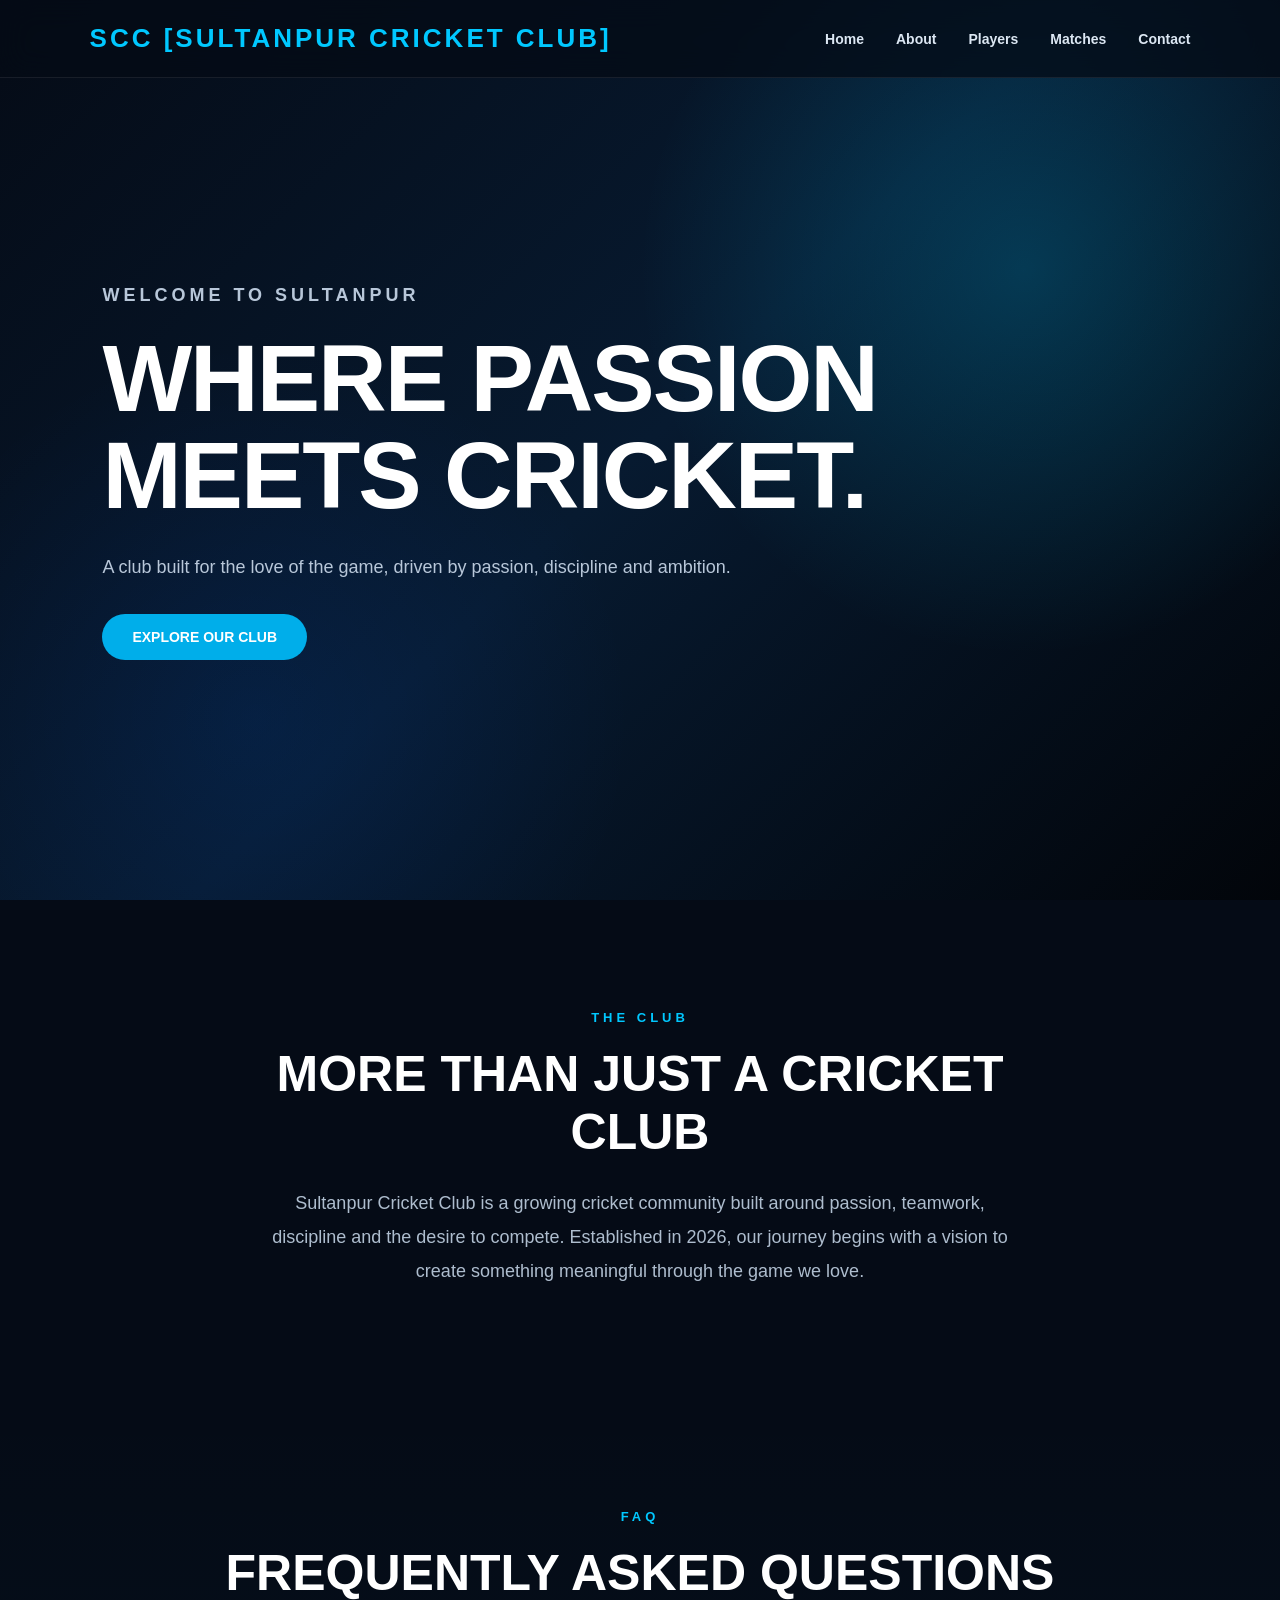
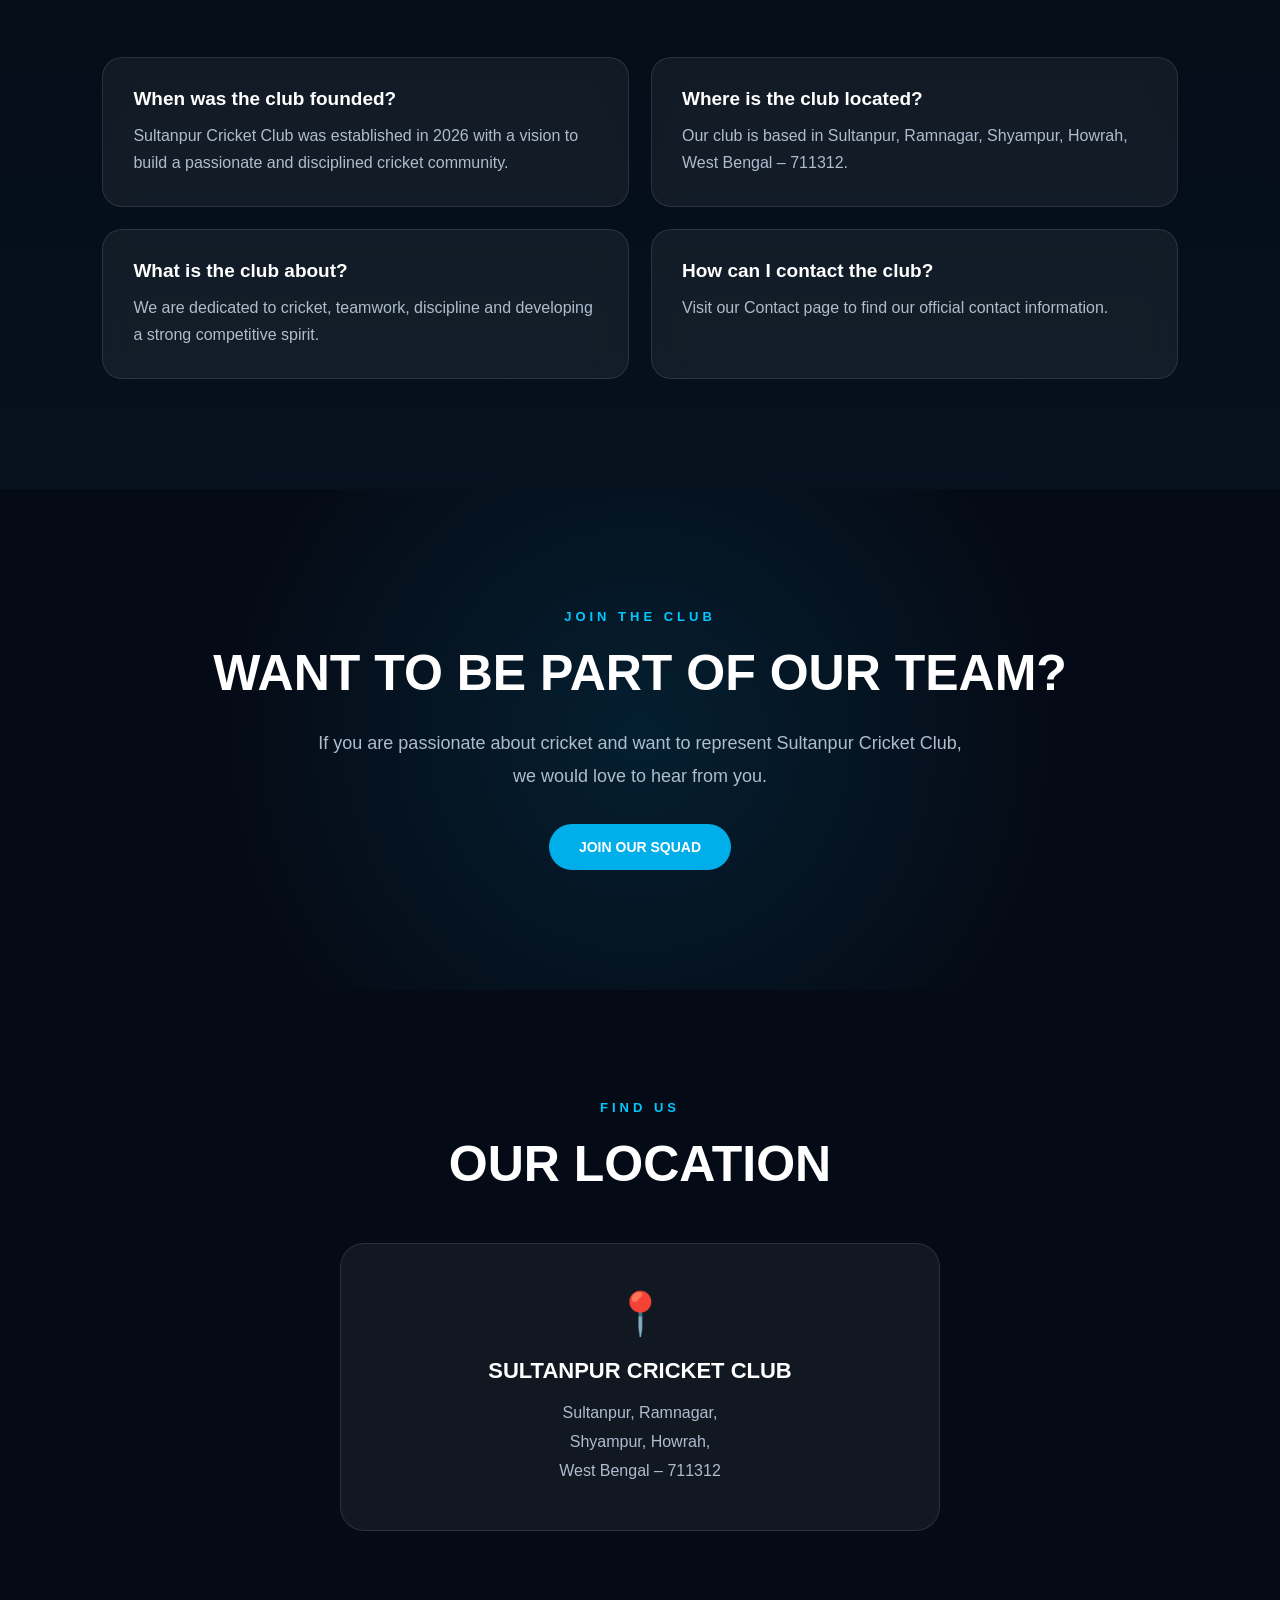
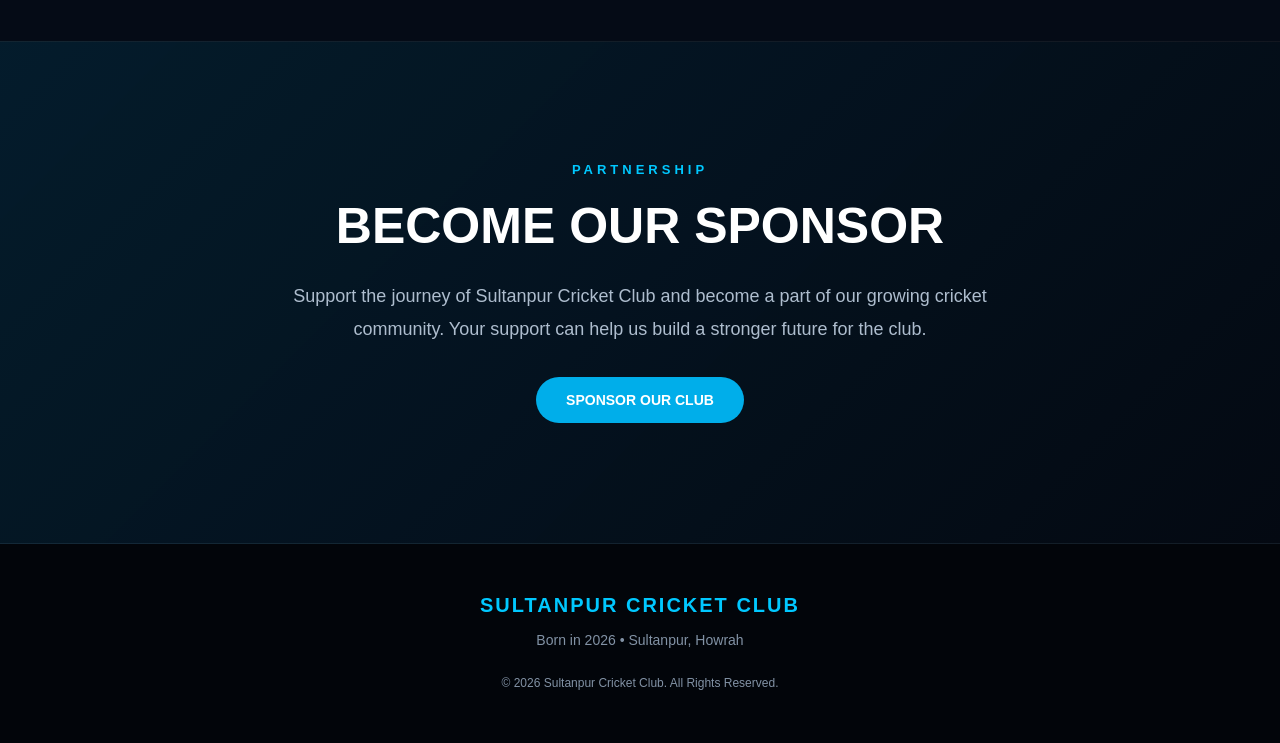
==== index.html @ d8c37675 "Add files via upload" ====
<!DOCTYPE html>
<html lang="en">

<head>
    <meta charset="UTF-8">
    <meta name="viewport" content="width=device-width, initial-scale=1.0">

    <title>Sultanpur Cricket Club</title>

    <link rel="stylesheet" href="style.css">
</head>

<body>

    <!-- NAVBAR -->

    <header class="navbar">

        <a href="index.html" class="logo">
            SCC [SULTANPUR CRICKET CLUB]
        </a>

        <nav>
            <a href="index.html">Home</a>
            <a href="about.html">About</a>
            <a href="players.html">Players</a>
            <a href="matches.html">Matches</a>
            <a href="contact.html">Contact</a>
        </nav>

    </header>


    <main>

        <!-- HERO -->

        <section class="hero">

            <div class="hero-content">

                <p class="tagline">
                    WELCOME TO SULTANPUR
                </p>

                <h1>
                    WHERE PASSION<br>
                    MEETS CRICKET.
                </h1>

                <p class="hero-text">
                    A club built for the love of the game,
                    driven by passion, discipline and ambition.
                </p>

                <a href="about.html" class="hero-btn">
                    EXPLORE OUR CLUB
                </a>

            </div>

        </section>


        <!-- CLUB INTRO -->

        <section class="club-intro">

            <p class="section-tag">THE CLUB</p>

            <h2>
                MORE THAN JUST A CRICKET CLUB
            </h2>

            <p>
                Sultanpur Cricket Club is a growing cricket community
                built around passion, teamwork, discipline and the
                desire to compete. Established in 2026, our journey
                begins with a vision to create something meaningful
                through the game we love.
            </p>

        </section>


        <!-- FAQ -->

        <section class="faq">

            <p class="section-tag">FAQ</p>

            <h2>FREQUENTLY ASKED QUESTIONS</h2>

            <div class="faq-grid">

                <div class="faq-card">

                    <h3>
                        When was the club founded?
                    </h3>

                    <p>
                        Sultanpur Cricket Club was established
                        in 2026 with a vision to build a passionate
                        and disciplined cricket community.
                    </p>

                </div>


                <div class="faq-card">

                    <h3>
                        Where is the club located?
                    </h3>

                    <p>
                        Our club is based in Sultanpur, Ramnagar,
                        Shyampur, Howrah, West Bengal – 711312.
                    </p>

                </div>


                <div class="faq-card">

                    <h3>
                        What is the club about?
                    </h3>

                    <p>
                        We are dedicated to cricket, teamwork,
                        discipline and developing a strong
                        competitive spirit.
                    </p>

                </div>


                <div class="faq-card">

                    <h3>
                        How can I contact the club?
                    </h3>

                    <p>
                        Visit our Contact page to find our
                        official contact information.
                    </p>

                </div>

            </div>

        </section>


        <!-- JOIN TEAM -->

        <section class="join-team">

            <p class="section-tag">
                JOIN THE CLUB
            </p>

            <h2>
                WANT TO BE PART OF OUR TEAM?
            </h2>

            <p>
                If you are passionate about cricket and want to
                represent Sultanpur Cricket Club, we would love
                to hear from you.
            </p>

            <a href="apply.html" class="join-btn">
                JOIN OUR SQUAD
            </a>

        </section>


        <!-- LOCATION -->

        <section class="location">

            <p class="section-tag">
                FIND US
            </p>

            <h2>
                OUR LOCATION
            </h2>

            <div class="location-card">

                <div class="location-icon">
                    📍
                </div>

                <h3>
                    SULTANPUR CRICKET CLUB
                </h3>

                <p>
                    Sultanpur, Ramnagar,<br>
                    Shyampur, Howrah,<br>
                    West Bengal – 711312
                </p>

            </div>

        </section>


        <!-- SPONSOR -->

        <section class="sponsor">

            <p class="section-tag">
                PARTNERSHIP
            </p>

            <h2>
                BECOME OUR SPONSOR
            </h2>

            <p>
                Support the journey of Sultanpur Cricket Club
                and become a part of our growing cricket community.
                Your support can help us build a stronger future
                for the club.
            </p>

            <a href="contact.html" class="sponsor-btn">
                SPONSOR OUR CLUB
            </a>

        </section>


    </main>


    <!-- FOOTER -->

    <footer>

        <h2>
            SULTANPUR CRICKET CLUB
        </h2>

        <p>
            Born in 2026 • Sultanpur, Howrah
        </p>

        <p class="copyright">
            © 2026 Sultanpur Cricket Club. All Rights Reserved.
        </p>

    </footer>

</body>

</html>
---- style.css ----
* {
    margin: 0;
    padding: 0;
    box-sizing: border-box;
}

body {
    font-family: Arial, sans-serif;
    background: #050b16;
    color: white;
}

/* NAVBAR */

.navbar {
    height: 75px;
    padding: 0 7%;

    display: flex;
    align-items: center;
    justify-content: space-between;

    background: rgba(5, 11, 22, 0.85);
    border-bottom: 1px solid rgba(255, 255, 255, 0.1);

    position: fixed;
    top: 0;
    left: 0;
    width: 100%;

    z-index: 100;
}

.logo {
    color: #00c8ff;
    letter-spacing: 2px;
}

nav {
    display: flex;
    gap: 30px;
}

nav a {
    color: white;
    text-decoration: none;
    font-size: 15px;
    transition: 0.3s;
}

nav a:hover {
    color: #00c8ff;
}

/* HERO */

.hero {
    min-height: 100vh;

    display: flex;
    align-items: center;

    padding: 120px 8%;

    background:
        radial-gradient(circle at 80% 40%, rgba(0, 180, 255, 0.18), transparent 35%),
        linear-gradient(135deg, #050b16, #071a30, #02050a);
}

.hero-content {
    max-width: 750px;
}

.tagline,
.section-tag {
    color: #00c8ff;
    font-weight: bold;
    letter-spacing: 3px;
    margin-bottom: 20px;
}

.hero h1 {
    font-size: clamp(45px, 7vw, 85px);
    line-height: 1.05;
    margin-bottom: 25px;
}

.hero p {
    color: #b8c7d9;
    font-size: 18px;
    line-height: 1.7;
}

.hero-btn {
    display: inline-block;

    margin-top: 30px;
    padding: 15px 30px;

    color: white;
    background: #00aeea;

    text-decoration: none;
    font-weight: bold;

    border-radius: 30px;

    transition: 0.3s;
}

.hero-btn:hover {
    transform: translateY(-4px);
    box-shadow: 0 10px 30px rgba(0, 174, 234, 0.35);
}

/* ABOUT */

.about {
    padding: 100px 10%;
    text-align: center;
    max-width: 1000px;
    margin: auto;
}

.about h2 {
    font-size: 42px;
    margin-bottom: 25px;
}

.about > p:last-child {
    color: #aebdce;
    font-size: 18px;
    line-height: 1.8;
}
/* PLAYERS */

.players {
    padding: 100px 8%;
    text-align: center;
}

.players h2,
.contact h2 {
    font-size: 42px;
    margin-bottom: 50px;
}

.player-grid {
    display: grid;
    grid-template-columns: repeat(3, 1fr);
    gap: 25px;
    max-width: 1100px;
    margin: auto;
}

.player-card {
    padding: 35px 25px;

    background: rgba(255, 255, 255, 0.07);
    border: 1px solid rgba(255, 255, 255, 0.15);
    border-radius: 20px;

    backdrop-filter: blur(12px);

    transition: 0.3s;
}

.player-card:hover {
    transform: translateY(-8px);
    border-color: #00c8ff;
}

.player-number {
    color: #00c8ff;
    font-size: 14px;
    margin-bottom: 20px;
}

.player-card h3 {
    font-size: 20px;
    margin-bottom: 15px;
}

.player-card p {
    color: #b8c7d9;
}

.player-card span {
    display: inline-block;
    margin-top: 15px;
    padding: 6px 14px;

    background: #00aeea;
    border-radius: 20px;

    font-size: 12px;
    font-weight: bold;
}


/* CONTACT */

.contact {
    padding: 100px 20px;
    text-align: center;

    background: linear-gradient(
        135deg,
        rgba(0, 174, 234, 0.08),
        rgba(0, 0, 0, 0.2)
    );
}

.contact h2 {
    margin-bottom: 15px;
}

.contact > p:not(.section-tag) {
    color: #aebdce;
    margin-bottom: 25px;
}

.contact-btn {
    display: inline-block;

    padding: 15px 32px;

    background: #00aeea;
    color: white;

    text-decoration: none;
    font-weight: bold;

    border-radius: 30px;

    transition: 0.3s;
}

.contact-btn:hover {
    transform: translateY(-4px);
    box-shadow: 0 10px 30px rgba(0, 174, 234, 0.4);
}


/* MOBILE */

@media (max-width: 800px) {

    nav {
        gap: 12px;
    }

    nav a {
        font-size: 12px;
    }

    .player-grid {
        grid-template-columns: 1fr;
    }

    .hero h1 {
        font-size: 45px;
    }

    .players h2,
    .contact h2 {
        font-size: 32px;
    }
}
/* ABOUT PAGE */

.about-page {
    min-height: 100vh;
    padding: 150px 10% 100px;
    max-width: 1000px;
    margin: auto;
    text-align: center;
}

.about-page h1 {
    font-size: 60px;
    margin-bottom: 35px;
}

.about-page > p:not(.section-tag) {
    color: #aebdce;
    font-size: 18px;
    line-height: 1.9;
    max-width: 850px;
    margin: 0 auto 25px;
}


/* FOUNDER */

.founder-card {
    margin: 60px auto 35px;
    padding: 40px 30px;
    max-width: 650px;

    background: rgba(255, 255, 255, 0.07);
    border: 1px solid rgba(0, 200, 255, 0.25);
    border-radius: 22px;

    backdrop-filter: blur(15px);

    transition: 0.3s;
}

.founder-card:hover {
    transform: translateY(-6px);
    border-color: #00c8ff;
}

.founder-card h2 {
    font-size: 28px;
    margin: 15px 0 8px;
}

.founder-card h3 {
    color: #00c8ff;
    font-size: 17px;
    margin-bottom: 20px;
}

.founder-card p {
    color: #aebdce;
    line-height: 1.7;
}


/* BORN 2026 */

.born {
    display: inline-flex;
    flex-direction: column;
    align-items: center;
    gap: 6px;

    padding: 20px 35px;

    border: 1px solid rgba(0, 200, 255, 0.3);
    border-radius: 18px;

    background: rgba(255, 255, 255, 0.06);
}

.born span {
    color: #aebdce;
    letter-spacing: 3px;
    font-size: 12px;
}

.born strong {
    color: #00c8ff;
    font-size: 40px;
}
/* PLAYERS PAGE */

.players-page {
    min-height: 100vh;
    padding: 150px 8% 100px;
    text-align: center;
}

.players-page h1 {
    font-size: 60px;
    margin-bottom: 60px;
}

.players-page .player-grid {
    max-width: 1100px;
    margin: auto;
}

.players-page .player-card {
    min-height: 280px;

    display: flex;
    flex-direction: column;
    justify-content: center;
    align-items: center;

    background: rgba(255, 255, 255, 0.06);
    border: 1px solid rgba(255, 255, 255, 0.12);

    border-radius: 24px;

    backdrop-filter: blur(15px);

    transition: 0.35s;
}

.players-page .player-card:hover {
    transform: translateY(-10px);
    border-color: #00c8ff;
    box-shadow: 0 20px 50px rgba(0, 200, 255, 0.15);
}

.players-page .player-number {
    font-size: 14px;
    color: #00c8ff;
    letter-spacing: 2px;
    margin-bottom: 20px;
}

.players-page .player-card h2 {
    font-size: 22px;
    margin-bottom: 12px;
}

.players-page .role {
    color: #b8c7d9;
    font-weight: bold;
    letter-spacing: 2px;
}

.players-page .player-card span {
    margin-top: 18px;
    padding: 7px 16px;

    background: #00aeea;
    border-radius: 20px;

    font-size: 11px;
    font-weight: bold;
}

.management {
    margin-top: 12px;
    color: #00c8ff;
    font-size: 11px;
    letter-spacing: 1px;
}
/* CONTACT PAGE */

.contact-page {
    min-height: 100vh;
    padding: 150px 8% 100px;
    text-align: center;
}

.contact-page h1 {
    font-size: clamp(45px, 7vw, 70px);
    margin-bottom: 25px;
}

.contact-intro {
    max-width: 650px;
    margin: 0 auto 50px;

    color: #aebdce;
    font-size: 18px;
    line-height: 1.8;
}

.contact-card {
    max-width: 650px;
    margin: 25px auto;
    padding: 40px 30px;

    background: rgba(255, 255, 255, 0.06);
    border: 1px solid rgba(255, 255, 255, 0.12);
    border-radius: 24px;

    backdrop-filter: blur(15px);

    transition: 0.3s;
}

.contact-card:hover {
    transform: translateY(-7px);
    border-color: #00c8ff;
    box-shadow: 0 20px 50px rgba(0, 200, 255, 0.12);
}

.contact-icon {
    font-size: 35px;
    margin-bottom: 15px;
}

.contact-label {
    color: #00c8ff;
    font-size: 12px;
    font-weight: bold;
    letter-spacing: 3px;
    margin-bottom: 12px;
}

.contact-card h2 {
    font-size: 25px;
    margin-bottom: 20px;
}

.contact-card > p:not(.contact-label):not(.established) {
    color: #b8c7d9;
    margin-bottom: 10px;
}

.contact-btn {
    display: inline-block;

    margin-top: 10px;
    padding: 14px 28px;

    background: #00aeea;
    color: white;

    text-decoration: none;
    font-weight: bold;

    border-radius: 30px;

    transition: 0.3s;
}

.contact-btn:hover {
    transform: translateY(-4px);
    box-shadow: 0 10px 30px rgba(0, 174, 234, 0.4);
}

.established {
    color: #00c8ff;
    font-size: 14px;
    letter-spacing: 2px;
}
/* MATCHES PAGE */

.matches-page {
    min-height: 100vh;
    padding: 150px 8% 100px;
    text-align: center;
}

.matches-page h1 {
    font-size: clamp(45px, 7vw, 70px);
    margin-bottom: 60px;
}

.no-match-card {
    max-width: 650px;
    margin: auto;
    padding: 55px 30px;

    background: rgba(255, 255, 255, 0.06);
    border: 1px solid rgba(0, 200, 255, 0.2);
    border-radius: 25px;

    backdrop-filter: blur(15px);

    transition: 0.3s;
}

.no-match-card:hover {
    transform: translateY(-7px);
    border-color: #00c8ff;
    box-shadow: 0 20px 50px rgba(0, 200, 255, 0.12);
}

.match-icon {
    font-size: 50px;
    margin-bottom: 20px;
}

.no-match-card h2 {
    font-size: 25px;
    margin-bottom: 15px;
}

.no-match-card p {
    color: #aebdce;
    line-height: 1.8;
    margin-bottom: 25px;
}

.no-match-card span {
    display: inline-block;
    padding: 8px 18px;

    color: #00c8ff;
    border: 1px solid rgba(0, 200, 255, 0.3);
    border-radius: 20px;

    font-size: 11px;
    font-weight: bold;
    letter-spacing: 2px;
}
/* =========================
   NEW HOME PAGE DESIGN
========================= */

html {
    scroll-behavior: smooth;
}

/* NAVBAR */

.navbar {
    height: 78px;
    padding: 0 7%;
    background: rgba(5, 11, 22, 0.75);
    backdrop-filter: blur(15px);
    border-bottom: 1px solid rgba(255, 255, 255, 0.08);
}

.logo {
    text-decoration: none;
    color: #00c8ff;
    font-size: 26px;
    font-weight: 900;
    letter-spacing: 3px;
}

nav {
    display: flex;
    gap: 32px;
}

nav a {
    position: relative;
    color: #dce7f3;
    font-size: 14px;
    font-weight: 600;
}

nav a::after {
    content: "";
    position: absolute;
    left: 0;
    bottom: -8px;
    width: 0;
    height: 2px;
    background: #00c8ff;
    transition: 0.3s;
}

nav a:hover {
    color: #00c8ff;
}

nav a:hover::after {
    width: 100%;
}


/* HERO */

.hero {
    min-height: 100vh;
    padding: 140px 8% 100px;

    background:
        radial-gradient(
            circle at 80% 30%,
            rgba(0, 200, 255, 0.20),
            transparent 32%
        ),
        radial-gradient(
            circle at 20% 80%,
            rgba(0, 100, 255, 0.10),
            transparent 30%
        ),
        linear-gradient(
            135deg,
            #050b16,
            #071a30,
            #02050a
        );
}

.hero-content {
    max-width: 850px;
}

.tagline,
.section-tag {
    color: #00c8ff;
    font-size: 13px;
    font-weight: 800;
    letter-spacing: 4px;
    margin-bottom: 20px;
}

.hero h1 {
    font-size: clamp(50px, 8vw, 95px);
    line-height: 1.02;
    margin-bottom: 28px;
    letter-spacing: -2px;
}

.hero-text {
    max-width: 650px;
    color: #b8c7d9;
    font-size: 19px;
    line-height: 1.8;
}

.hero-btn,
.join-btn,
.sponsor-btn {
    display: inline-block;
    margin-top: 32px;
    padding: 15px 30px;

    background: #00aeea;
    color: white;

    text-decoration: none;
    font-size: 14px;
    font-weight: 800;

    border-radius: 30px;
    transition: 0.3s;
}

.hero-btn:hover,
.join-btn:hover,
.sponsor-btn:hover {
    transform: translateY(-5px);
    box-shadow: 0 12px 35px rgba(0, 174, 234, 0.35);
}


/* CLUB INTRO */

.club-intro {
    padding: 110px 10%;
    text-align: center;
    max-width: 1000px;
    margin: auto;
}

.club-intro h2,
.faq h2,
.join-team h2,
.location h2,
.sponsor h2 {
    font-size: clamp(32px, 5vw, 50px);
    margin-bottom: 25px;
}

.club-intro > p:last-child {
    color: #aebdce;
    font-size: 18px;
    line-height: 1.9;
}


/* FAQ */

.faq {
    padding: 110px 8%;
    text-align: center;

    background:
        linear-gradient(
            180deg,
            transparent,
            rgba(0, 174, 234, 0.04)
        );
}

.faq-grid {
    max-width: 1100px;
    margin: 55px auto 0;

    display: grid;
    grid-template-columns: repeat(2, 1fr);
    gap: 22px;
}

.faq-card {
    padding: 30px;
    text-align: left;

    background: rgba(255, 255, 255, 0.055);
    border: 1px solid rgba(255, 255, 255, 0.10);
    border-radius: 20px;

    backdrop-filter: blur(12px);

    transition: 0.3s;
}

.faq-card:hover {
    transform: translateY(-6px);
    border-color: #00c8ff;

    box-shadow:
        0 15px 40px rgba(0, 200, 255, 0.10);
}

.faq-card h3 {
    color: white;
    font-size: 19px;
    margin-bottom: 12px;
}

.faq-card p {
    color: #aebdce;
    line-height: 1.7;
}


/* JOIN TEAM */

.join-team {
    padding: 120px 20px;
    text-align: center;

    background:
        radial-gradient(
            circle,
            rgba(0, 174, 234, 0.12),
            transparent 60%
        );
}

.join-team > p:not(.section-tag) {
    max-width: 650px;
    margin: auto;

    color: #aebdce;
    font-size: 18px;
    line-height: 1.8;
}


/* LOCATION */

.location {
    padding: 110px 20px;
    text-align: center;
}

.location-card {
    max-width: 600px;
    margin: 50px auto 0;

    padding: 45px 30px;

    background: rgba(255, 255, 255, 0.055);
    border: 1px solid rgba(255, 255, 255, 0.10);
    border-radius: 24px;

    backdrop-filter: blur(15px);

    transition: 0.3s;
}

.location-card:hover {
    transform: translateY(-7px);
    border-color: #00c8ff;
}

.location-icon {
    font-size: 42px;
    margin-bottom: 20px;
}

.location-card h3 {
    font-size: 22px;
    margin-bottom: 15px;
}

.location-card p {
    color: #aebdce;
    line-height: 1.8;
}


/* SPONSOR */

.sponsor {
    padding: 120px 20px;
    text-align: center;

    background:
        linear-gradient(
            135deg,
            rgba(0, 174, 234, 0.10),
            rgba(0, 0, 0, 0.20)
        );

    border-top: 1px solid rgba(255, 255, 255, 0.06);
    border-bottom: 1px solid rgba(255, 255, 255, 0.06);
}

.sponsor > p:not(.section-tag) {
    max-width: 700px;
    margin: auto;

    color: #aebdce;
    font-size: 18px;
    line-height: 1.8;
}


/* FOOTER */

footer {
    padding: 50px 20px;
    text-align: center;
    background: #02050a;
}

footer h2 {
    color: #00c8ff;
    font-size: 20px;
    letter-spacing: 2px;
    margin-bottom: 12px;
}

footer p {
    color: #8292a5;
    font-size: 14px;
    line-height: 1.7;
}

.copyright {
    margin-top: 20px;
    font-size: 12px;
}


/* MOBILE */

@media (max-width: 800px) {

    .navbar {
        padding: 0 5%;
    }

    .logo {
        font-size: 22px;
    }

    nav {
        gap: 12px;
    }

    nav a {
        font-size: 11px;
    }

    .hero {
        padding-left: 7%;
        padding-right: 7%;
    }

    .hero h1 {
        font-size: 48px;
    }

    .hero-text {
        font-size: 16px;
    }

    .faq-grid {
        grid-template-columns: 1fr;
    }

    .club-intro,
    .faq,
    .location {
        padding-left: 7%;
        padding-right: 7%;
    }
}
/* =========================
   PREMIUM PLAYERS PAGE
========================= */

.players-page {
    padding-top: 150px;
    padding-bottom: 120px;
}

.players-page h1 {
    font-size: clamp(50px, 7vw, 78px);
    letter-spacing: -2px;
    margin-bottom: 20px;
}

.squad-intro {
    max-width: 650px;
    margin: 0 auto 60px;
    color: #aebdce;
    font-size: 17px;
    line-height: 1.8;
}

.players-page .player-grid {
    max-width: 900px;
    grid-template-columns: repeat(2, 1fr);
    gap: 28px;
}

.players-page .player-card {
    position: relative;
    min-height: 360px;
    padding: 45px 30px;

    overflow: hidden;

    background:
        radial-gradient(
            circle at 50% 0%,
            rgba(0, 200, 255, 0.13),
            transparent 45%
        ),
        rgba(255, 255, 255, 0.045);

    border: 1px solid rgba(255, 255, 255, 0.10);
    border-radius: 28px;

    backdrop-filter: blur(18px);

    box-shadow:
        0 20px 60px rgba(0, 0, 0, 0.25);

    transition: 0.4s;
}

.players-page .player-card::before {
    content: "";
    position: absolute;
    top: 0;
    left: 0;
    width: 100%;
    height: 3px;

    background: linear-gradient(
        90deg,
        transparent,
        #00c8ff,
        transparent
    );

    opacity: 0.7;
}

.players-page .player-card:hover {
    transform: translateY(-12px);
    border-color: rgba(0, 200, 255, 0.5);

    box-shadow:
        0 25px 70px rgba(0, 200, 255, 0.12);
}

.players-page .player-number {
    position: absolute;
    top: 25px;
    right: 30px;

    color: rgba(0, 200, 255, 0.25);
    font-size: 45px;
    font-weight: 900;
}

.player-label {
    color: #00c8ff;
    font-size: 11px;
    font-weight: 800;
    letter-spacing: 3px;
    margin-bottom: 10px;
}
/* =========================
   PREMIUM ABOUT PAGE
========================= */

.about-page {
    padding-top: 150px;
    padding-bottom: 120px;
}

.about-page h1 {
    font-size: clamp(50px, 7vw, 80px);
    letter-spacing: -2px;
    margin-bottom: 25px;
}

.about-lead {
    max-width: 750px;
    margin: 0 auto 80px;
    color: #b8c7d9;
    font-size: 19px;
    line-height: 1.9;
}


/* HISTORY */

.about-story {
    max-width: 850px;
    margin: 0 auto 70px;
    padding: 55px 45px;

    text-align: left;

    background:
        radial-gradient(
            circle at 100% 0%,
            rgba(0, 200, 255, 0.12),
            transparent 40%
        ),
        rgba(255, 255, 255, 0.045);

    border: 1px solid rgba(255, 255, 255, 0.10);
    border-radius: 28px;

    backdrop-filter: blur(18px);

    box-shadow: 0 20px 60px rgba(0, 0, 0, 0.25);
}

.about-story h2 {
    font-size: clamp(32px, 5vw, 50px);
    line-height: 1.15;
    margin-bottom: 25px;
}

.about-story > p:not(.section-tag) {
    color: #aebdce;
    font-size: 17px;
    line-height: 1.9;
    margin-bottom: 18px;
}


/* FOUNDER */

.founder-card {
    max-width: 700px;
    margin: 0 auto 80px;
}

.founder-card h2 {
    font-size: 28px;
}


/* VISION */

.about-vision {
    max-width: 750px;
    margin: 0 auto 90px;
    text-align: center;
}

.about-vision h2 {
    font-size: clamp(32px, 5vw, 52px);
    margin-bottom: 20px;
}

.about-vision > p:last-child {
    color: #aebdce;
    font-size: 18px;
    line-height: 1.9;
}


/* VALUES */

.club-values {
    max-width: 1100px;
    margin: 0 auto 80px;
}

.values-grid {
    margin-top: 40px;

    display: grid;
    grid-template-columns: repeat(2, 1fr);
    gap: 22px;
}

.value-card {
    padding: 35px;

    text-align: left;

    background: rgba(255, 255, 255, 0.045);
    border: 1px solid rgba(255, 255, 255, 0.10);
    border-radius: 22px;

    backdrop-filter: blur(14px);

    transition: 0.3s;
}

.value-card:hover {
    transform: translateY(-6px);
    border-color: #00c8ff;
    box-shadow: 0 15px 40px rgba(0, 200, 255, 0.10);
}
/* =========================
   PREMIUM MATCH CENTRE
========================= */

.matches-page {
    padding-top: 150px;
    padding-bottom: 120px;
}

.matches-page h1 {
    font-size: clamp(50px, 7vw, 80px);
    letter-spacing: -2px;
    margin-bottom: 20px;
}

.matches-intro {
    max-width: 650px;
    margin: 0 auto 60px;
    color: #aebdce;
    font-size: 18px;
    line-height: 1.8;
}


/* NO MATCH CARD */

.no-match-card {
    max-width: 700px;
    margin: auto;
    padding: 60px 40px;

    background:
        radial-gradient(
            circle at 50% 0%,
            rgba(0, 200, 255, 0.13),
            transparent 45%
        ),
        rgba(255, 255, 255, 0.045);

    border: 1px solid rgba(255, 255, 255, 0.10);
    border-radius: 28px;

    backdrop-filter: blur(18px);

    box-shadow:
        0 20px 60px rgba(0, 0, 0, 0.25);

    transition: 0.4s;
}

.no-match-card:hover {
    transform: translateY(-8px);
    border-color: rgba(0, 200, 255, 0.45);

    box-shadow:
        0 25px 70px rgba(0, 200, 255, 0.10);
}

.match-icon {
    font-size: 55px;
    margin-bottom: 20px;
}

.match-status {
    color: #00c8ff;
    font-size: 11px;
    font-weight: 800;
    letter-spacing: 3px;
    margin-bottom: 15px;
}

.no-match-card h2 {
    font-size: 28px;
    margin-bottom: 18px;
}
/* =========================
   PREMIUM CONTACT PAGE
========================= */

.contact-page {
    min-height: 100vh;
    padding: 150px 8% 110px;
    text-align: center;
}

.contact-page h1 {
    font-size: clamp(48px, 7vw, 78px);
    letter-spacing: -2px;
    margin-bottom: 20px;
}

.contact-intro {
    max-width: 680px;
    margin: 0 auto 65px;
    color: #aebdce;
    font-size: 17px;
    line-height: 1.8;
}


/* CONTACT GRID */

.contact-grid {
    max-width: 1000px;
    margin: auto;

    display: grid;
    grid-template-columns: repeat(2, 1fr);
    gap: 25px;
}


/* CONTACT CARDS */

.contact-card {
    padding: 50px 35px;

    background:
        radial-gradient(
            circle at 50% 0%,
            rgba(0, 200, 255, 0.12),
            transparent 50%
        ),
        rgba(255, 255, 255, 0.045);

    border: 1px solid rgba(255, 255, 255, 0.10);
    border-radius: 28px;

    backdrop-filter: blur(18px);

    box-shadow: 0 20px 60px rgba(0, 0, 0, 0.25);

    transition: 0.4s;
}

.contact-card:hover {
    transform: translateY(-8px);

    border-color: rgba(0, 200, 255, 0.45);

    box-shadow:
        0 25px 70px rgba(0, 200, 255, 0.10);
}


/* ICON */

.contact-icon {
    width: 70px;
    height: 70px;

    margin: 0 auto 25px;

    display: flex;
    align-items: center;
    justify-content: center;

    font-size: 30px;

    border-radius: 50%;

    background: rgba(0, 200, 255, 0.08);
    border: 1px solid rgba(0, 200, 255, 0.20);
}


/* TEXT */

.contact-label {
    color: #00c8ff;

    font-size: 11px;
    font-weight: 800;
    letter-spacing: 3px;

    margin-bottom: 15px;
}

.contact-card h2 {
    font-size: 25px;
    margin-bottom: 18px;
}

.contact-description,
.contact-location {
    color: #aebdce;
    line-height: 1.8;
    margin-bottom: 25px;
}


/* CALL BUTTON */

.contact-btn {
    display: inline-block;

    padding: 13px 25px;

    color: #ffffff;
    text-decoration: none;

    background: rgba(0, 200, 255, 0.10);

    border: 1px solid rgba(0, 200, 255, 0.35);
    border-radius: 25px;

    font-size: 12px;
    font-weight: 800;
    letter-spacing: 1.5px;

    transition: 0.3s;
}

.contact-btn:hover {
    background: #00c8ff;
    color: #061018;

    transform: translateY(-2px);
}


/* ESTABLISHED */

.established {
    display: inline-block;

    padding: 8px 18px;

    color: #00c8ff;

    background: rgba(0, 200, 255, 0.07);

    border: 1px solid rgba(0, 200, 255, 0.22);
    border-radius: 20px;

    font-size: 10px;
    font-weight: 800;
    letter-spacing: 2px;
}


/* BOTTOM MESSAGE */

.contact-bottom {
    max-width: 800px;

    margin: 100px auto 0;
    padding-top: 60px;

    border-top: 1px solid rgba(255, 255, 255, 0.08);
}

.contact-bottom h2 {
    font-size: clamp(28px, 5vw, 45px);
    margin-bottom: 18px;
}

.contact-bottom p:last-child {
    max-width: 600px;
    margin: auto;

    color: #aebdce;
    line-height: 1.8;
}


/* MOBILE */

@media (max-width: 700px) {

    .contact-page {
        padding-left: 7%;
        padding-right: 7%;
    }

    .contact-grid {
        grid-template-columns: 1fr;
    }

    .contact-card {
        padding: 40px 25px;
    }

    .contact-card h2 {
        font-size: 22px;
    }

}
/* =========================
   FINAL MOBILE POLISH
========================= */

@media (max-width: 600px) {

    body {
        overflow-x: hidden;
    }

    .navbar {
        padding: 18px 6%;
    }

    .navbar nav {
        gap: 12px;
    }

    .navbar nav a {
        font-size: 11px;
    }

    .logo {
        font-size: 22px;
    }


    /* HOME */

    .hero {
        padding-left: 7%;
        padding-right: 7%;
    }

    .hero h1 {
        font-size: 42px;
    }


    /* GENERAL HEADINGS */

    .section-tag {
        font-size: 10px;
        letter-spacing: 2px;
    }


    /* ABOUT */

    .about-page {
        padding-left: 7%;
        padding-right: 7%;
    }

    .about-page h1 {
        font-size: 45px;
    }


    /* PLAYERS */

    .players-page {
        padding-left: 7%;
        padding-right: 7%;
    }

    .players-page h1 {
        font-size: 45px;
    }

    .player-card {
        padding: 30px 20px;
    }


    /* MATCHES */

    .matches-page {
        padding-left: 7%;
        padding-right: 7%;
    }

    .matches-page h1 {
        font-size: 45px;
    }


    /* CONTACT */

    .contact-page {
        padding-left: 7%;
        padding-right: 7%;
    }

    .contact-page h1 {
        font-size: 45px;
    }

    .contact-grid {
        grid-template-columns: 1fr;
    }

    .contact-card {
        padding: 35px 22px;
    }


    /* FOOTER */

    footer {
        padding-left: 7%;
        padding-right: 7%;
    }

    footer h2 {
        font-size: 20px;
    }

}
/* ================================
   PLAYER APPLICATION PAGE
================================ */

.application-page {
    max-width: 1100px;
    margin: 0 auto;
    padding: 90px 25px;
}

.application-page .section-tag {
    text-align: center;
    color: #00d9ff;
    font-size: 13px;
    letter-spacing: 3px;
    font-weight: 700;
    margin-bottom: 12px;
}

.application-page h1 {
    text-align: center;
    font-size: 42px;
    margin-bottom: 15px;
}

.application-intro {
    max-width: 650px;
    margin: 0 auto 50px;
    text-align: center;
    color: #aeb8c7;
    line-height: 1.7;
}

.application-form {
    background: rgba(255, 255, 255, 0.04);
    border: 1px solid rgba(0, 217, 255, 0.15);
    border-radius: 20px;
    padding: 40px;
    backdrop-filter: blur(15px);
    box-shadow: 0 20px 60px rgba(0, 0, 0, 0.25);
}

.application-form h2 {
    font-size: 18px;
    letter-spacing: 2px;
    margin: 10px 0 25px;
    color: #00d9ff;
}

.form-grid {
    display: grid;
    grid-template-columns: repeat(2, 1fr);
    gap: 22px;
    margin-bottom: 45px;
}

.form-group {
    display: flex;
    flex-direction: column;
}

.form-group.full-width {
    margin-bottom: 25px;
}

.form-group label {
    font-size: 12px;
    font-weight: 700;
    letter-spacing: 1.5px;
    margin-bottom: 9px;
    color: #dce6f2;
}

.form-group input,
.form-group select,
.form-group textarea {
    width: 100%;
    box-sizing: border-box;
    padding: 14px 15px;
    border-radius: 10px;
    border: 1px solid rgba(255, 255, 255, 0.12);
    background: rgba(0, 0, 0, 0.25);
    color: white;
    outline: none;
    font-family: inherit;
    font-size: 14px;
    transition: 0.3s;
}

.form-group input:focus,
.form-group select:focus,
.form-group textarea:focus {
    border-color: #00d9ff;
    box-shadow: 0 0 0 3px rgba(0, 217, 255, 0.08);
}

.form-group textarea {
    resize: vertical;
}

.form-group select option {
    background: #101820;
    color: white;
}

.application-submit {
    display: block;
    margin: 35px auto 0;
    padding: 15px 35px;
    border: none;
    border-radius: 10px;
    background: linear-gradient(135deg, #00d9ff, #0077ff);
    color: white;
    font-weight: 700;
    letter-spacing: 1px;
    cursor: pointer;
    transition: 0.3s;
}

.application-submit:hover {
    transform: translateY(-2px);
    box-shadow: 0 10px 30px rgba(0, 217, 255, 0.25);
}

.form-message {
    text-align: center;
    margin-top: 20px;
    font-weight: 600;
}


/* MOBILE */

@media (max-width: 600px) {

    .application-page {
        padding: 60px 15px;
    }

    .application-page h1 {
        font-size: 30px;
    }

    .application-form {
        padding: 25px 18px;
    }

    .form-grid {
        grid-template-columns: 1fr;
        gap: 18px;
    }

    .application-form h2 {
        font-size: 16px;
    }

    .application-submit {
        width: 100%;
    }
}
/* ================================
   ADMIN PLAYER MANAGEMENT
================================ */

.admin-page {
    min-height: 100vh;
    background:
        radial-gradient(circle at top right, rgba(0, 212, 255, 0.12), transparent 35%),
        #07111f;
    color: #ffffff;
}

.admin-container {
    width: min(1200px, 92%);
    margin: auto;
    padding: 40px 0 70px;
}

.admin-header {
    display: flex;
    justify-content: space-between;
    align-items: center;
    gap: 20px;
    margin-bottom: 30px;
}

.admin-label {
    color: #00d9ff;
    font-size: 12px;
    font-weight: 700;
    letter-spacing: 2px;
    margin-bottom: 8px;
}

.admin-header h1 {
    margin: 0;
    font-size: 34px;
}

.admin-header p {
    color: #9fb0c3;
    margin-top: 8px;
}

.admin-logout {
    border: 1px solid rgba(255,255,255,0.15);
    background: rgba(255,255,255,0.06);
    color: white;
    padding: 11px 20px;
    border-radius: 10px;
    cursor: pointer;
}

.admin-logout:hover {
    background: rgba(255,255,255,0.12);
}

.player-management-card {
    background: rgba(255,255,255,0.055);
    border: 1px solid rgba(255,255,255,0.1);
    border-radius: 18px;
    padding: 28px;
    margin-bottom: 25px;
    backdrop-filter: blur(15px);
}

.player-management-card h2 {
    margin-top: 0;
    margin-bottom: 8px;
}

.player-management-card p {
    color: #9fb0c3;
}

.admin-form-grid {
    display: grid;
    grid-template-columns: repeat(2, 1fr);
    gap: 18px;
    margin-top: 25px;
}

.admin-form-group {
    display: flex;
    flex-direction: column;
    gap: 8px;
}

.admin-form-group label {
    font-size: 13px;
    font-weight: 600;
    color: #cbd7e4;
}

.admin-form-group input,
.admin-form-group select,
.admin-form-group textarea {
    width: 100%;
    box-sizing: border-box;
    padding: 12px 14px;
    border-radius: 10px;
    border: 1px solid rgba(255,255,255,0.12);
    background: rgba(0,0,0,0.25);
    color: white;
    outline: none;
}

.admin-form-group input:focus,
.admin-form-group select:focus,
.admin-form-group textarea:focus {
    border-color: #00d9ff;
}

.admin-form-group select option {
    background: #07111f;
    color: white;
}

.full-width {
    grid-column: 1 / -1;
}

.admin-form-actions {
    display: flex;
    gap: 12px;
    margin-top: 22px;
}

.admin-primary-btn,
.admin-secondary-btn {
    border: none;
    padding: 12px 22px;
    border-radius: 10px;
    cursor: pointer;
    font-weight: 700;
}

.admin-primary-btn {
    background: #00d9ff;
    color: #031018;
}

.admin-secondary-btn {
    background: rgba(255,255,255,0.1);
    color: white;
}

#playerMessage {
    margin-top: 15px;
    color: #00d9ff;
}

.players-list-header {
    margin-bottom: 20px;
}

.table-wrapper {
    overflow-x: auto;
}

.admin-table {
    width: 100%;
    border-collapse: collapse;
    min-width: 750px;
}

.admin-table th,
.admin-table td {
    padding: 14px 12px;
    text-align: left;
    border-bottom: 1px solid rgba(255,255,255,0.08);
}

.admin-table th {
    color: #00d9ff;
    font-size: 13px;
}

.admin-table td {
    color: #dce7f2;
}

.table-edit-btn,
.table-delete-btn {
    border: none;
    padding: 8px 13px;
    border-radius: 8px;
    cursor: pointer;
    margin-right: 5px;
}

.table-edit-btn {
    background: rgba(0, 217, 255, 0.15);
    color: #00d9ff;
}

.table-delete-btn {
    background: rgba(255, 70, 70, 0.15);
    color: #ff7777;
}

.table-edit-btn:hover,
.table-delete-btn:hover {
    opacity: 0.8;
}


/* Mobile */

@media (max-width: 700px) {

    .admin-container {
        width: 94%;
        padding-top: 25px;
    }

    .admin-header {
        align-items: flex-start;
        flex-direction: column;
    }

    .admin-header h1 {
        font-size: 28px;
    }

    .admin-form-grid {
        grid-template-columns: 1fr;
    }

    .full-width {
        grid-column: auto;
    }

    .player-management-card {
        padding: 20px;
    }

    .admin-form-actions {
        flex-direction: column;
    }

    .admin-primary-btn,
    .admin-secondary-btn {
        width: 100%;
    }
}
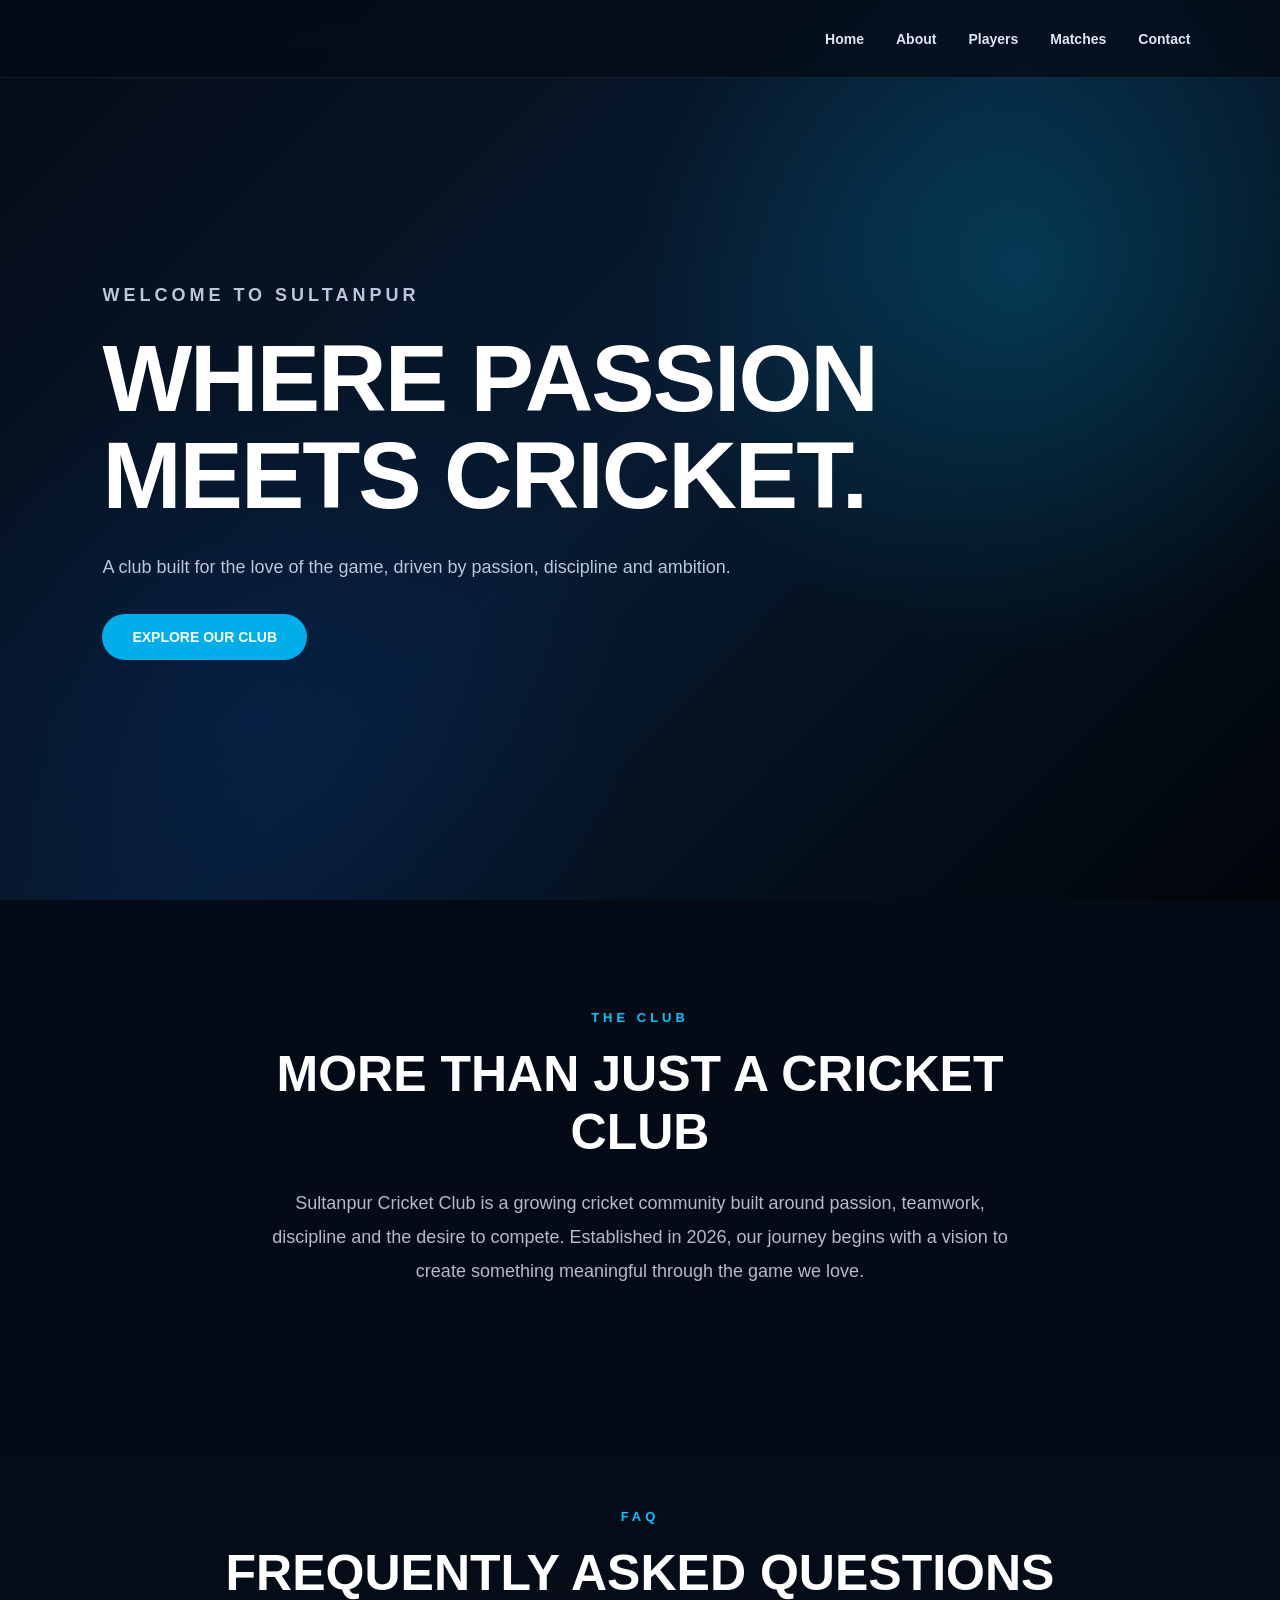
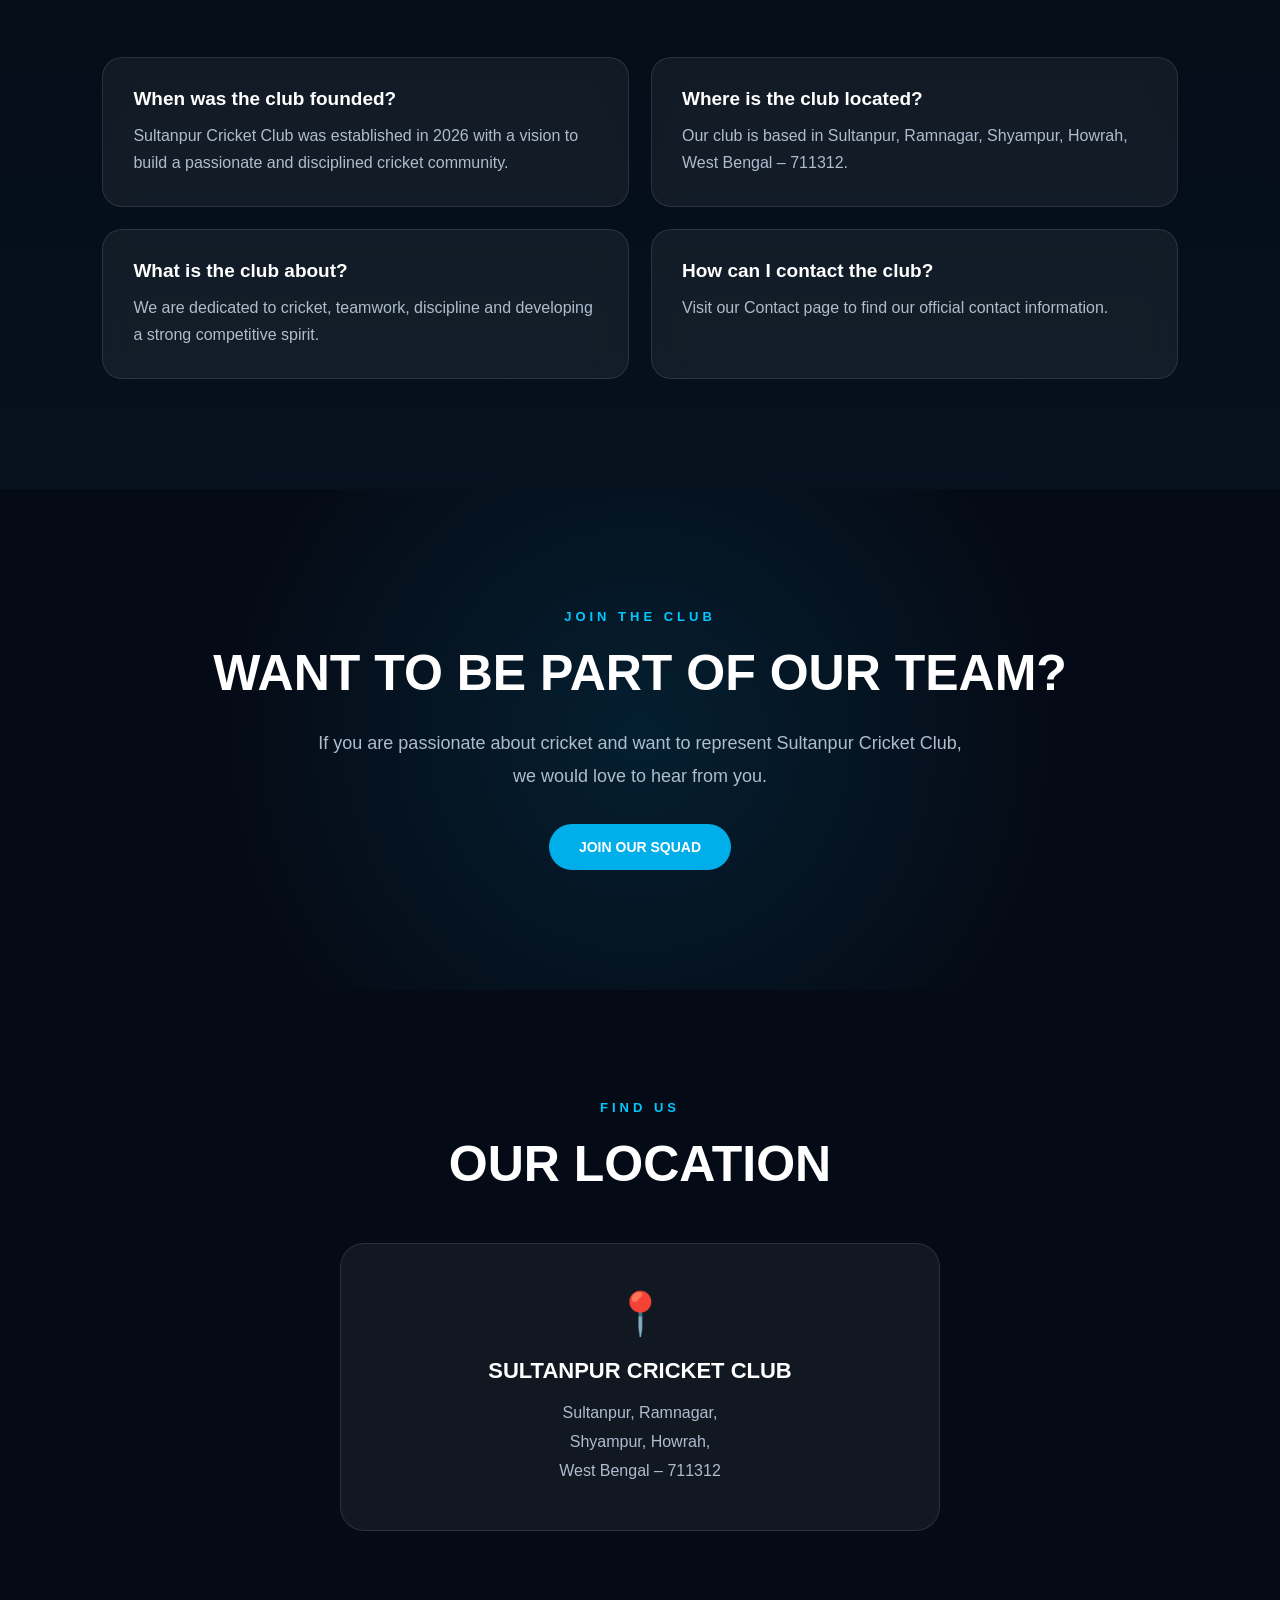
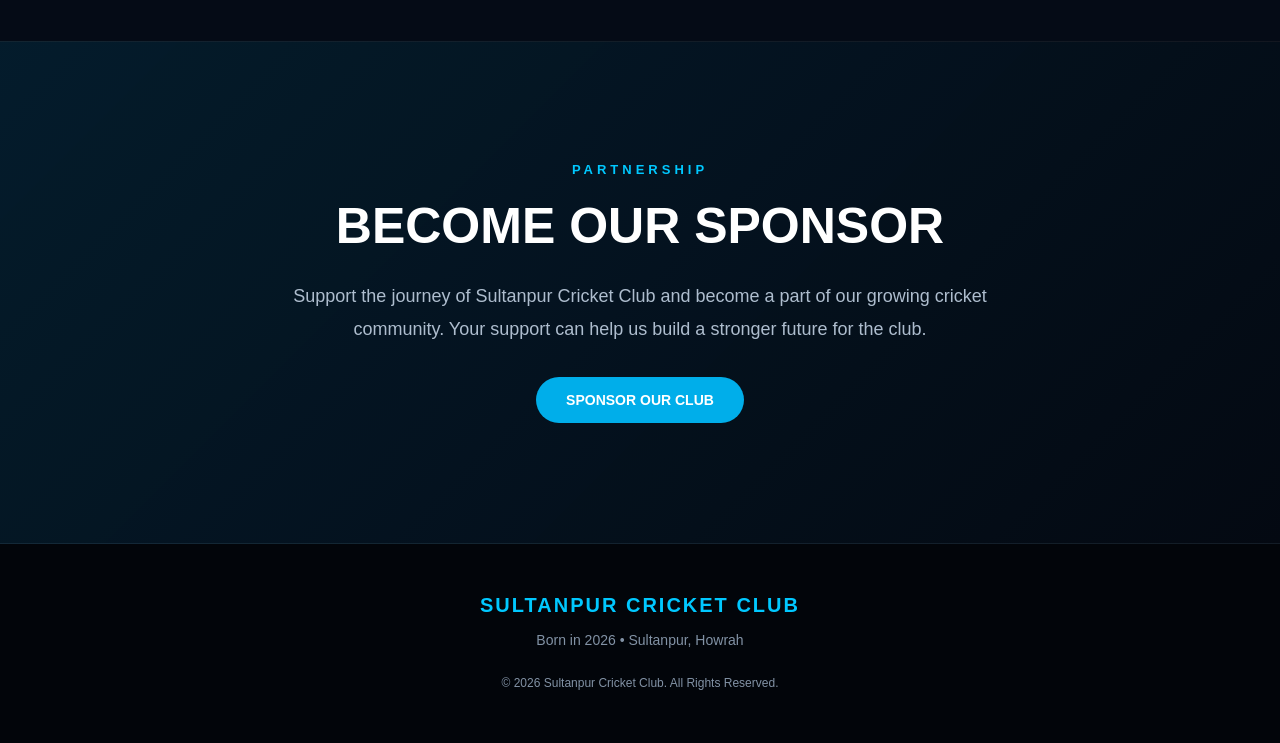
==== commit 10f82bea: "Add files via upload" ====
--- a/index.html
+++ b/index.html
@@ -17,7 +17,6 @@
     <header class="navbar">
 
         <a href="index.html" class="logo">
-            SCC [SULTANPUR CRICKET CLUB]
         </a>
 
         <nav>
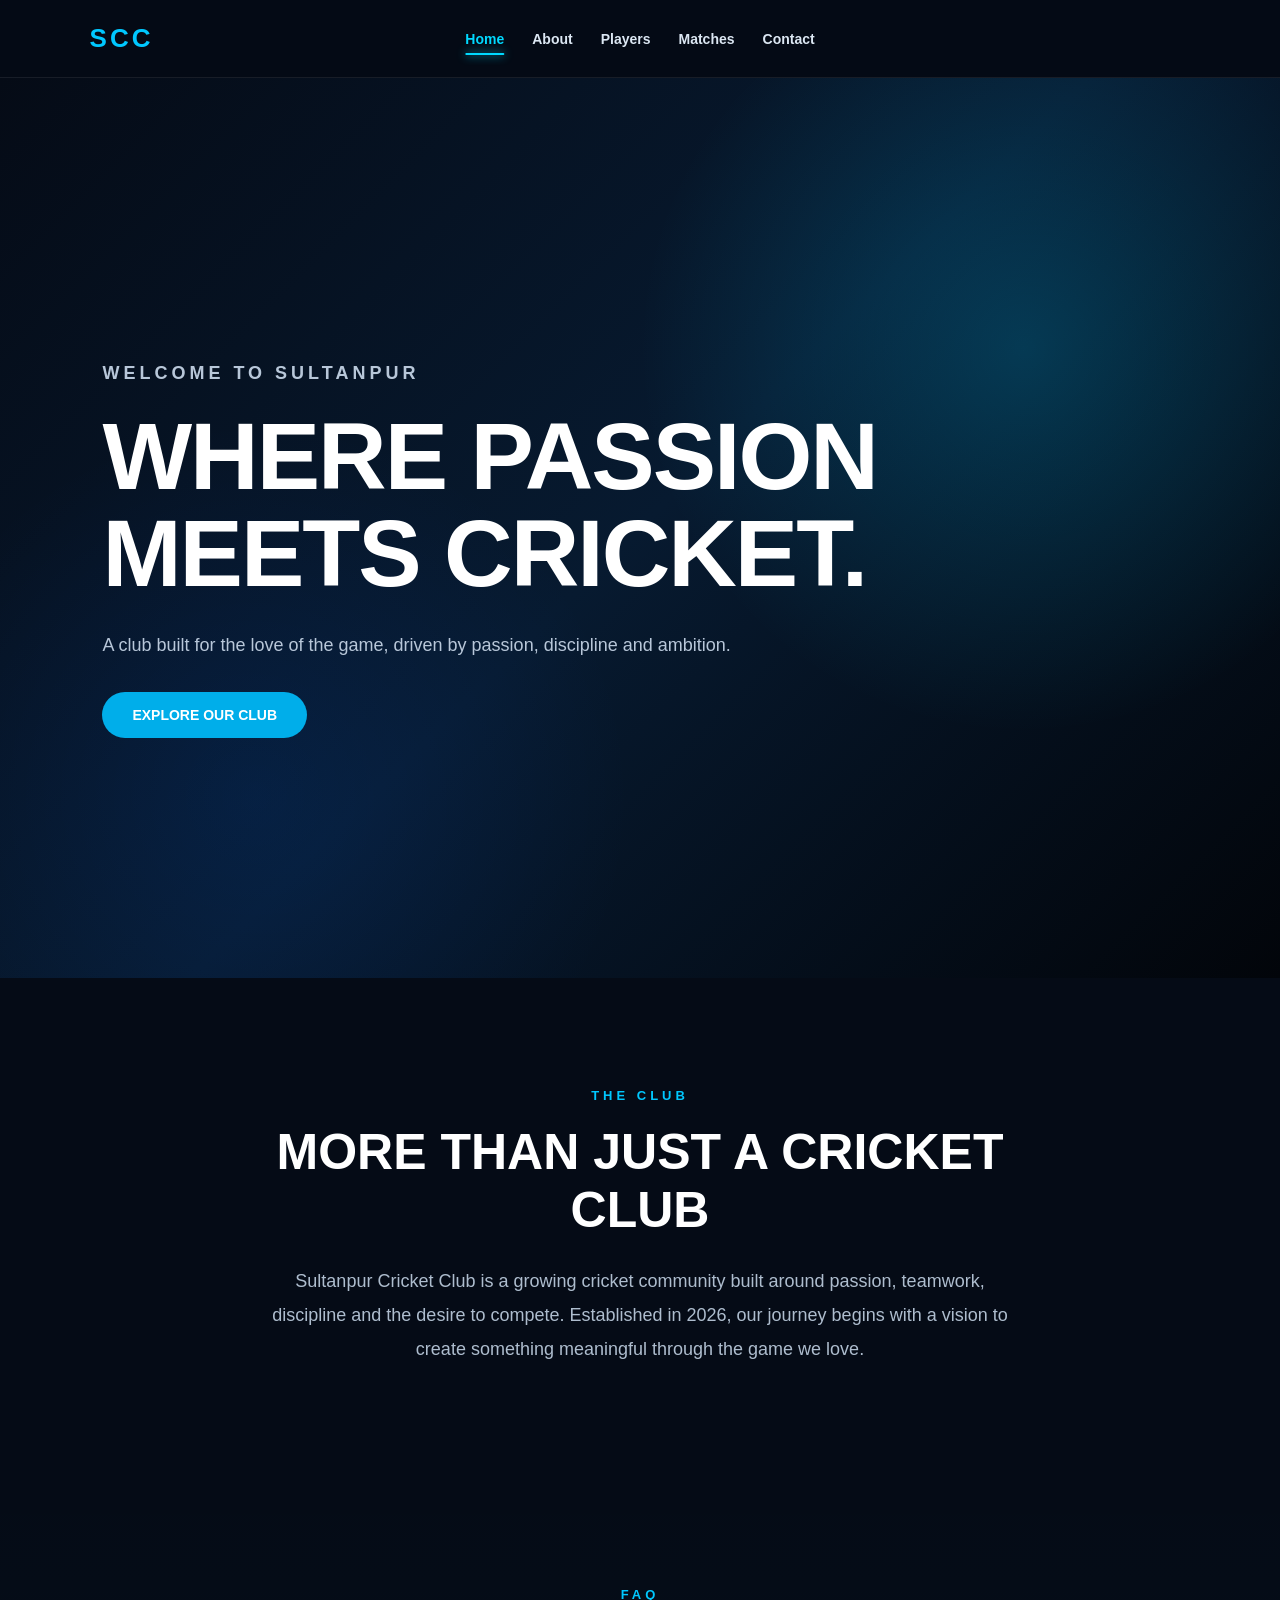
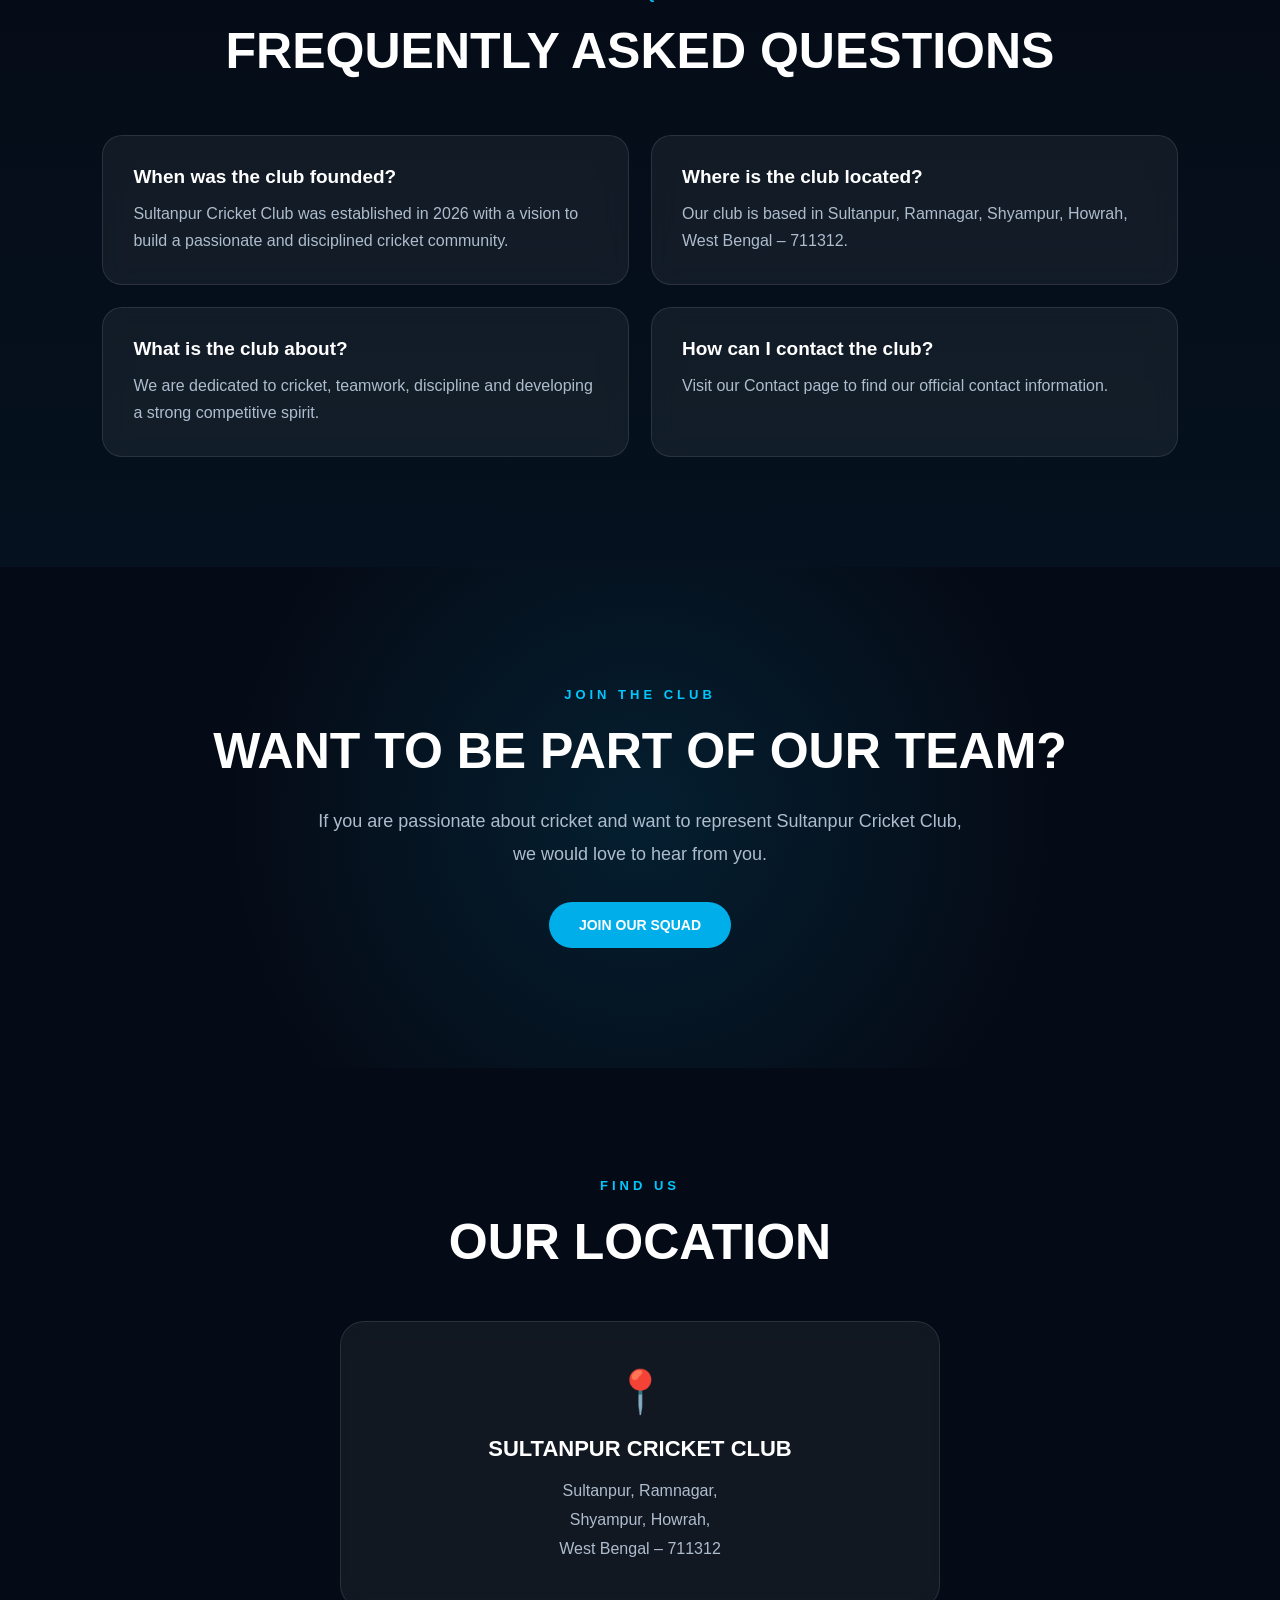
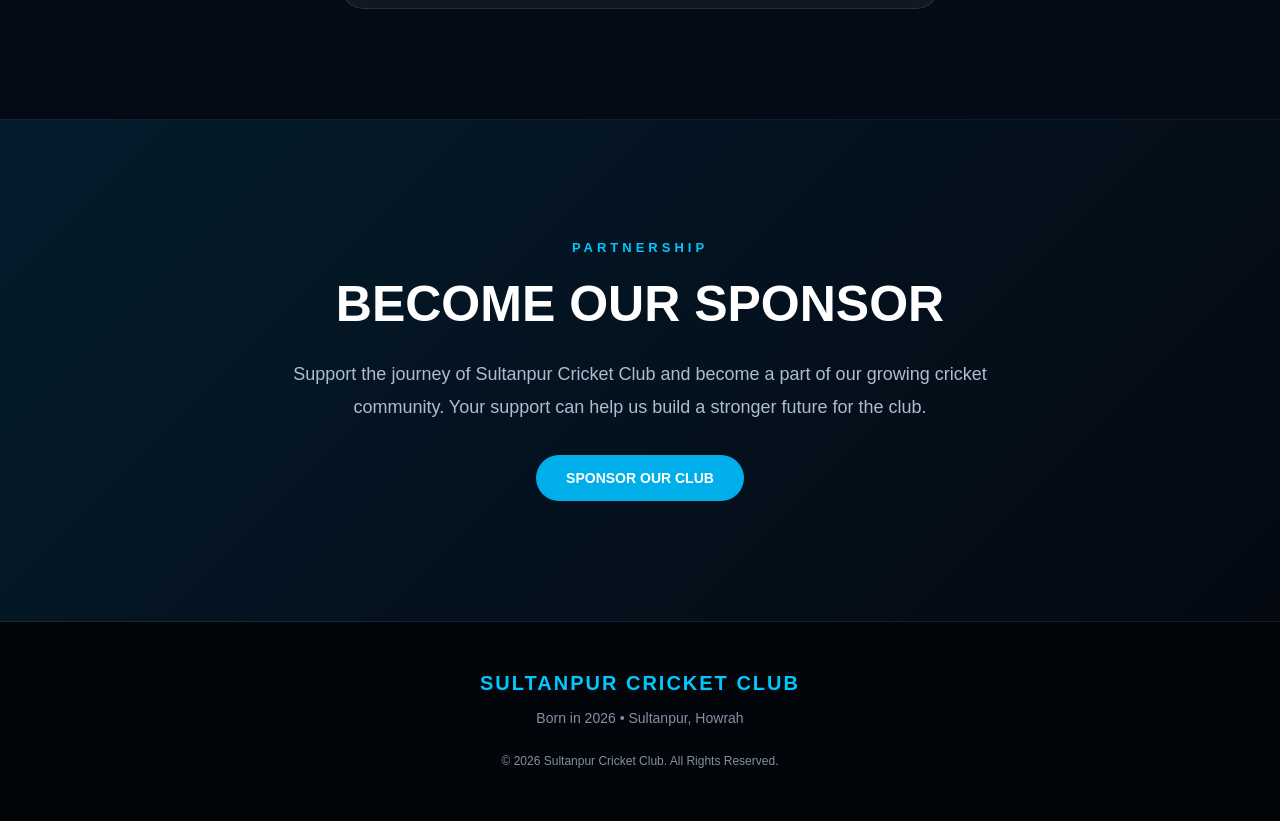
==== commit 7fb86439: "Add files via upload" ====
--- a/index.html
+++ b/index.html
@@ -17,6 +17,7 @@
     <header class="navbar">
 
         <a href="index.html" class="logo">
+            SCC
         </a>
 
         <nav>
@@ -258,6 +259,16 @@
         </p>
 
     </footer>
+    <script>
+document.querySelectorAll(".navbar nav a").forEach(link => {
+    const linkPage = new URL(link.href).pathname;
+    const currentPage = window.location.pathname;
+
+    if (linkPage === currentPage) {
+        link.classList.add("active");
+    }
+});
+</script>
 
 </body>
 
--- a/style.css
+++ b/style.css
@@ -2007,5 +2007,63 @@
         width: 100%;
     }
 }
-
-
+/* SCC NAVBAR CENTER & ACTIVE HIGHLIGHT */
+
+.navbar {
+    position: relative;
+}
+
+.navbar nav {
+    position: absolute;
+    left: 50%;
+    transform: translateX(-50%);
+    display: flex;
+    justify-content: center;
+    align-items: center;
+    gap: 28px;
+}
+
+.navbar nav a {
+    position: relative;
+    transition: all 0.3s ease;
+}
+
+.navbar nav a.active {
+    color: #00d9ff !important;
+    font-weight: 700;
+}
+
+.navbar nav a.active::after {
+    content: "";
+    position: absolute;
+    left: 0;
+    bottom: -8px;
+    width: 100%;
+    height: 2px;
+    background: #00d9ff;
+    box-shadow: 0 0 10px #00d9ff;
+    border-radius: 5px;
+}
+
+.navbar nav a:hover {
+    color: #00d9ff;
+}
+
+@media (max-width: 768px) {
+    .navbar {
+        flex-wrap: wrap;
+        justify-content: center;
+        gap: 15px;
+    }
+
+    .navbar nav {
+        position: static;
+        transform: none;
+        width: 100%;
+        justify-content: center;
+        flex-wrap: wrap;
+        gap: 18px;
+    }
+}
+
+
